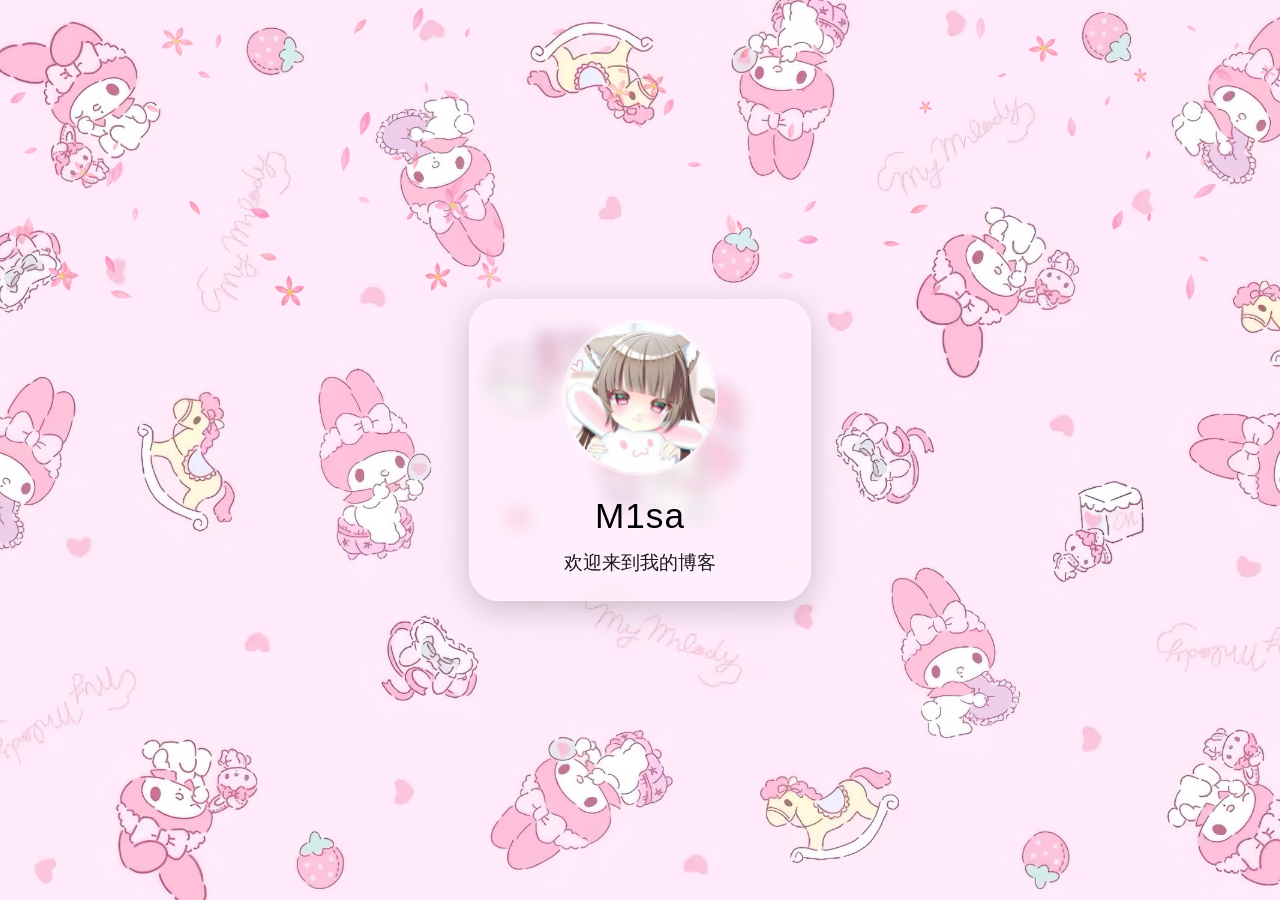
==== index.html @ fd34944c "第一次提交网页文件" ====
<!DOCTYPE html>
<html lang="zh-CN">
  <head>
    <meta charset="UTF-8" />
    <meta name="viewport" content="width=device-width, initial-scale=1.0" />
    <title>ovo</title>
    <link rel="stylesheet" href="style.css" />
  </head>
  <body>
    <!-- 后面的樱花 Canvas（在卡片下方） -->
    <canvas id="sakuraCanvasBack"></canvas>

    <!-- 毛玻璃卡片 -->
    <div class="glass-card">
      <div class="avatar">
        <img src="c2.jpg" alt="avatar" />
      </div>
      <div class="text-content">
        <h2>M1sa</h2>
        <p>欢迎来到我的博客</p>
      </div>
    </div>

    <!-- 前面的樱花 Canvas（在卡片上方） -->
    <canvas id="sakuraCanvasFront"></canvas>

    <!-- 引入樱花脚本 -->
    <script src="sakura.js"></script>
  </body>
</html>
---- style.css ----
/* 字体引入 */
@import url("https://fontsapi.zeoseven.com/1/main/result.css");

/* 基础重置 & 背景图 */
html,
body {
  height: 100%;
  margin: 0;
  padding: 0;
}

body {
  background-image: url("m2.jpg");
  background-repeat: no-repeat;
  background-size: cover;
  background-position: center;
  display: flex;
  align-items: center;
  justify-content: center;
  font-family: "JinzisheTongfang", sans-serif;
  font-weight: normal;
}

/* 毛玻璃卡片（保持不变） */
.glass-card {
  background: rgba(255, 255, 255, 0.2);
  backdrop-filter: blur(8px);
  -webkit-backdrop-filter: blur(12px);
  border-radius: 30px;
  border: 1px solid rgba(255, 255, 255, 0.3);
  box-shadow: 0 8px 32px rgba(0, 0, 0, 0.2);
  width: 90%;
  max-width: 300px;
  padding: 20px;
  display: flex;
  flex-direction: column;
  align-items: center;
  text-align: center;
  position: relative;
  z-index: 10; /* 卡片在中间层 */
}

/* 头像 */
.avatar {
  width: 150px;
  height: 150px;
  border-radius: 50%;
  overflow: hidden;
  border: 3px solid rgba(255, 255, 255, 0.5);
  margin-bottom: 20px;
}

.avatar img {
  width: 100%;
  height: 100%;
  object-fit: cover;
  filter: blur(0.5px);
  -webkit-filter: blur(0.5px);
}

/* 文字区域 */
.text-content {
  color: #000000;
  text-shadow: 0 1px 2px rgba(255, 255, 255, 0.5);
  padding-left: 15px;
  padding-right: 15px;
  width: 100%;
  box-sizing: border-box;
}

.text-content h2 {
  font-size: 2.2rem;
  margin: 0 0 10px 0;
  font-weight: 400;
  letter-spacing: 1px;
}

.text-content p {
  font-size: 1.2rem;
  margin: 0;
  opacity: 0.9;
  line-height: 1.8;
}

/* ===== 樱花 Canvas 分层样式 ===== */
/* 后面的 Canvas（卡片下方） */
#sakuraCanvasBack {
  position: fixed;
  top: 0;
  left: 0;
  width: 100%;
  height: 100%;
  pointer-events: none; /* 鼠标穿透 */
  z-index: 4; /* 低于卡片 (z-index:10) */
}

/* 前面的 Canvas（卡片上方） */
#sakuraCanvasFront {
  position: fixed;
  top: 0;
  left: 0;
  width: 100%;
  height: 100%;
  pointer-events: none;
  z-index: 11; /* 高于卡片 */
}
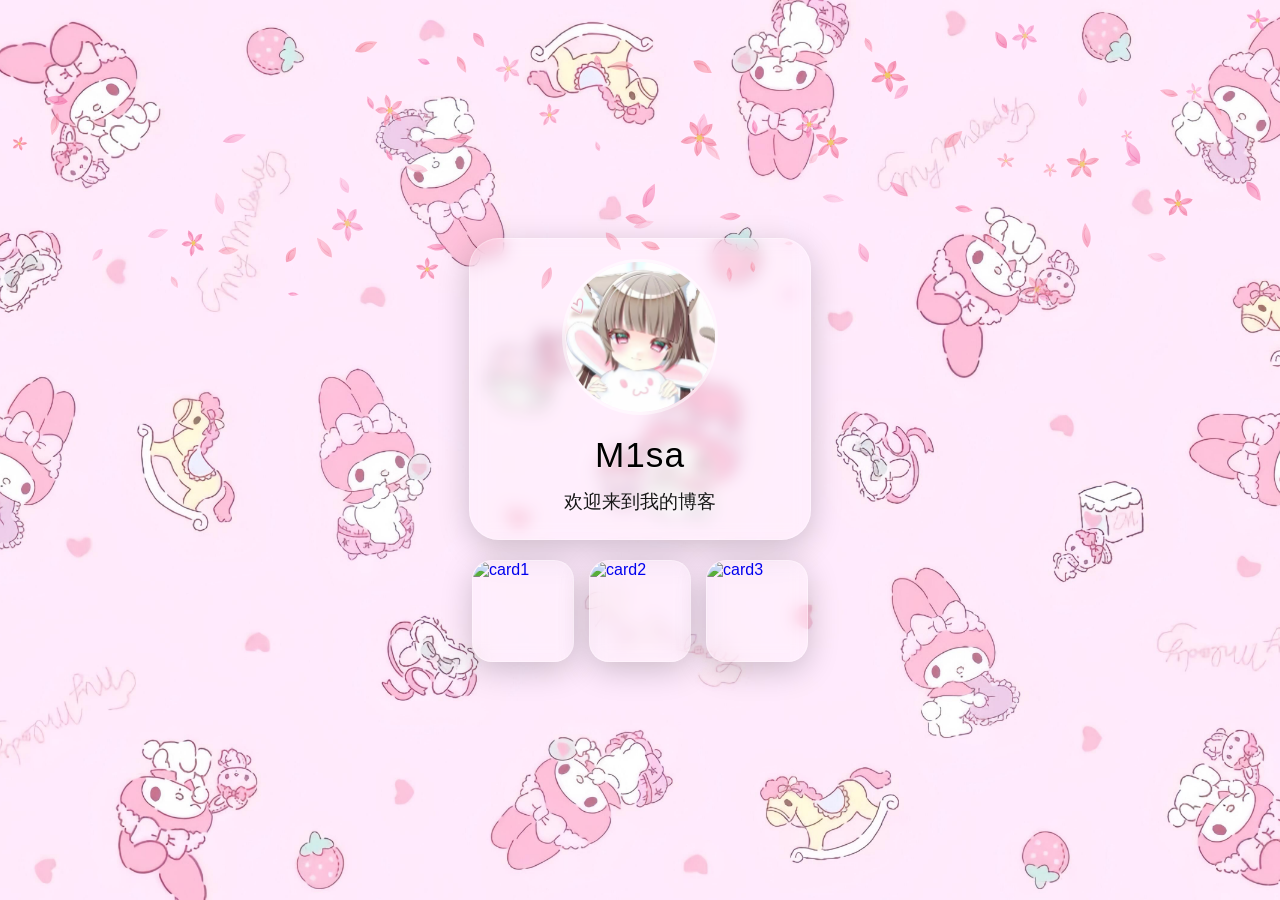
==== commit a9baee1b: "更新了页面样式" ====
--- a/index.html
+++ b/index.html
@@ -3,21 +3,52 @@
   <head>
     <meta charset="UTF-8" />
     <meta name="viewport" content="width=device-width, initial-scale=1.0" />
-    <title>ovo</title>
+    <title>毛玻璃卡片 · 三小福</title>
     <link rel="stylesheet" href="style.css" />
   </head>
   <body>
     <!-- 后面的樱花 Canvas（在卡片下方） -->
     <canvas id="sakuraCanvasBack"></canvas>
 
-    <!-- 毛玻璃卡片 -->
-    <div class="glass-card">
-      <div class="avatar">
-        <img src="c2.jpg" alt="avatar" />
+    <!-- 主卡片 + 三个小卡片的容器 -->
+    <div class="cards-container">
+      <!-- 主毛玻璃卡片 -->
+      <div class="glass-card main-card">
+        <div class="avatar">
+          <img src="c2.jpg" alt="avatar" />
+        </div>
+        <div class="text-content">
+          <h2>M1sa</h2>
+          <p>欢迎来到我的博客</p>
+        </div>
       </div>
-      <div class="text-content">
-        <h2>M1sa</h2>
-        <p>欢迎来到我的博客</p>
+
+      <!-- 三个方形小毛玻璃卡片 -->
+      <div class="sub-cards">
+        <a
+          href="https://你的链接1.com"
+          class="glass-card sub-card"
+          target="_blank"
+          rel="noopener"
+        >
+          <img src="图片1.jpg" alt="card1" />
+        </a>
+        <a
+          href="https://你的链接2.com"
+          class="glass-card sub-card"
+          target="_blank"
+          rel="noopener"
+        >
+          <img src="图片2.jpg" alt="card2" />
+        </a>
+        <a
+          href="https://你的链接3.com"
+          class="glass-card sub-card"
+          target="_blank"
+          rel="noopener"
+        >
+          <img src="图片3.jpg" alt="card3" />
+        </a>
       </div>
     </div>
 
--- a/style.css
+++ b/style.css
@@ -21,7 +21,21 @@
   font-weight: normal;
 }
 
-/* 毛玻璃卡片（保持不变） */
+/* ===== 卡片整体容器（使主卡片和小卡片垂直排列）===== */
+.cards-container {
+  display: flex;
+  flex-direction: column;
+  align-items: center;
+  gap: 20px; /* 主卡片与小卡片之间的间距 */
+  width: 100%;
+  max-width: 600px; /* 限制容器宽度，防止小卡片拉伸过宽 */
+  padding: 20px;
+  box-sizing: border-box;
+  position: relative;
+  z-index: 10; /* 确保卡片在樱花之间 */
+}
+
+/* 所有毛玻璃卡片的基础样式（共用） */
 .glass-card {
   background: rgba(255, 255, 255, 0.2);
   backdrop-filter: blur(8px);
@@ -29,6 +43,16 @@
   border-radius: 30px;
   border: 1px solid rgba(255, 255, 255, 0.3);
   box-shadow: 0 8px 32px rgba(0, 0, 0, 0.2);
+  transition: transform 0.3s ease; /* 悬停动画过渡 */
+}
+
+/* 悬停放大效果 */
+.glass-card:hover {
+  transform: scale(1.05); /* 放大1.05倍 */
+}
+
+/* 主卡片（原有样式，稍作调整） */
+.main-card {
   width: 90%;
   max-width: 300px;
   padding: 20px;
@@ -36,11 +60,38 @@
   flex-direction: column;
   align-items: center;
   text-align: center;
-  position: relative;
-  z-index: 10; /* 卡片在中间层 */
+  /* 移除原有的 .glass-card 中的定位，因为容器已经处理 */
 }
 
-/* 头像 */
+/* 三个小卡片容器（水平排列） */
+.sub-cards {
+  display: flex;
+  flex-wrap: wrap; /* 手机窄屏时换行 */
+  justify-content: center;
+  gap: 15px; /* 卡片间距 */
+  width: 100%;
+}
+
+/* 方形小卡片 */
+.sub-card {
+  display: block; /* 因为 <a> 需要块级 */
+  width: 100px;
+  height: 100px;
+  border-radius: 20px; /* 稍微小一点的圆角 */
+  overflow: hidden; /* 保证图片按圆角裁剪 */
+  text-decoration: none; /* 去掉链接下划线 */
+  transition: transform 0.3s ease; /* 悬停放大 */
+}
+
+/* 小卡片内的图片 */
+.sub-card img {
+  width: 100%;
+  height: 100%;
+  object-fit: cover; /* 覆盖整个方块，可能裁剪 */
+  display: block;
+}
+
+/* 头像（主卡片内）保持不变 */
 .avatar {
   width: 150px;
   height: 150px;
@@ -83,18 +134,16 @@
 }
 
 /* ===== 樱花 Canvas 分层样式 ===== */
-/* 后面的 Canvas（卡片下方） */
 #sakuraCanvasBack {
   position: fixed;
   top: 0;
   left: 0;
   width: 100%;
   height: 100%;
-  pointer-events: none; /* 鼠标穿透 */
-  z-index: 4; /* 低于卡片 (z-index:10) */
+  pointer-events: none;
+  z-index: 4;
 }
 
-/* 前面的 Canvas（卡片上方） */
 #sakuraCanvasFront {
   position: fixed;
   top: 0;
@@ -102,5 +151,13 @@
   width: 100%;
   height: 100%;
   pointer-events: none;
-  z-index: 11; /* 高于卡片 */
+  z-index: 11;
 }
+
+/* 手机窄屏适配：小卡片宽度调整 */
+@media (max-width: 480px) {
+  .sub-card {
+    width: 80px;
+    height: 80px;
+  }
+}
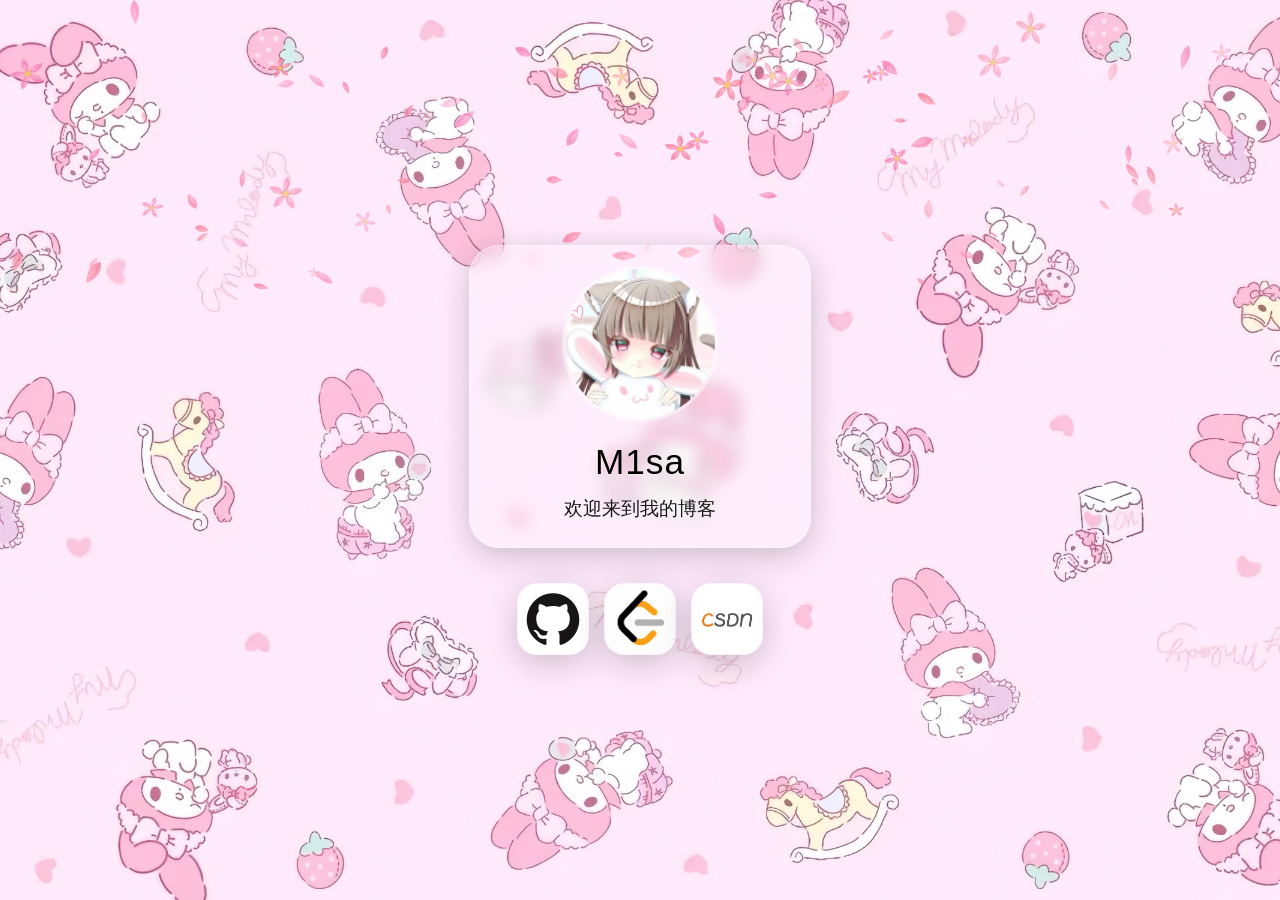
==== commit 7e681447: "更新说明:添加了链接" ====
--- a/index.html
+++ b/index.html
@@ -3,7 +3,7 @@
   <head>
     <meta charset="UTF-8" />
     <meta name="viewport" content="width=device-width, initial-scale=1.0" />
-    <title>毛玻璃卡片 · 三小福</title>
+    <title>ovo</title>
     <link rel="stylesheet" href="style.css" />
   </head>
   <body>
@@ -26,28 +26,28 @@
       <!-- 三个方形小毛玻璃卡片 -->
       <div class="sub-cards">
         <a
-          href="https://你的链接1.com"
+          href="https://github.com/m1s21"
           class="glass-card sub-card"
           target="_blank"
           rel="noopener"
         >
-          <img src="图片1.jpg" alt="card1" />
+          <img src="github.jpg" alt="card1" />
         </a>
         <a
-          href="https://你的链接2.com"
+          href="https://leetcode.cn/u/yuan-628/"
           class="glass-card sub-card"
           target="_blank"
           rel="noopener"
         >
-          <img src="图片2.jpg" alt="card2" />
+          <img src="leetcode.jpg" alt="card2" />
         </a>
         <a
-          href="https://你的链接3.com"
+          href="https://blog.csdn.net/2302_79331854?type=blog"
           class="glass-card sub-card"
           target="_blank"
           rel="noopener"
         >
-          <img src="图片3.jpg" alt="card3" />
+          <img src="csdn.jpg" alt="card3" />
         </a>
       </div>
     </div>
--- a/style.css
+++ b/style.css
@@ -26,7 +26,7 @@
   display: flex;
   flex-direction: column;
   align-items: center;
-  gap: 20px; /* 主卡片与小卡片之间的间距 */
+  gap: 20px; /* 主卡片与小卡片之间的间距（默认，手机端） */
   width: 100%;
   max-width: 600px; /* 限制容器宽度，防止小卡片拉伸过宽 */
   padding: 20px;
@@ -46,7 +46,7 @@
   transition: transform 0.3s ease; /* 悬停动画过渡 */
 }
 
-/* 悬停放大效果 */
+/* 悬停放大效果（所有毛玻璃卡片） */
 .glass-card:hover {
   transform: scale(1.05); /* 放大1.05倍 */
 }
@@ -60,7 +60,6 @@
   flex-direction: column;
   align-items: center;
   text-align: center;
-  /* 移除原有的 .glass-card 中的定位，因为容器已经处理 */
 }
 
 /* 三个小卡片容器（水平排列） */
@@ -68,11 +67,11 @@
   display: flex;
   flex-wrap: wrap; /* 手机窄屏时换行 */
   justify-content: center;
-  gap: 15px; /* 卡片间距 */
+  gap: 15px; /* 卡片间距（所有屏幕通用） */
   width: 100%;
 }
 
-/* 方形小卡片 */
+/* 方形小卡片（默认尺寸：100x100，适用于平板/桌面） */
 .sub-card {
   display: block; /* 因为 <a> 需要块级 */
   width: 100px;
@@ -154,10 +153,23 @@
   z-index: 11;
 }
 
-/* 手机窄屏适配：小卡片宽度调整 */
+/* ===== 手机窄屏适配（≤480px）===== */
 @media (max-width: 480px) {
   .sub-card {
     width: 80px;
     height: 80px;
   }
 }
+
+/* ===== 电脑端适配（≥768px）===== */
+@media (min-width: 768px) {
+  /* 小卡片再小三分之一：从100px → 70px */
+  .sub-card {
+    width: 70px;
+    height: 70px;
+  }
+  /* 增大主卡片与小卡片之间的间距 */
+  .cards-container {
+    gap: 35px; /* 原来20px，增大到35px */
+  }
+}
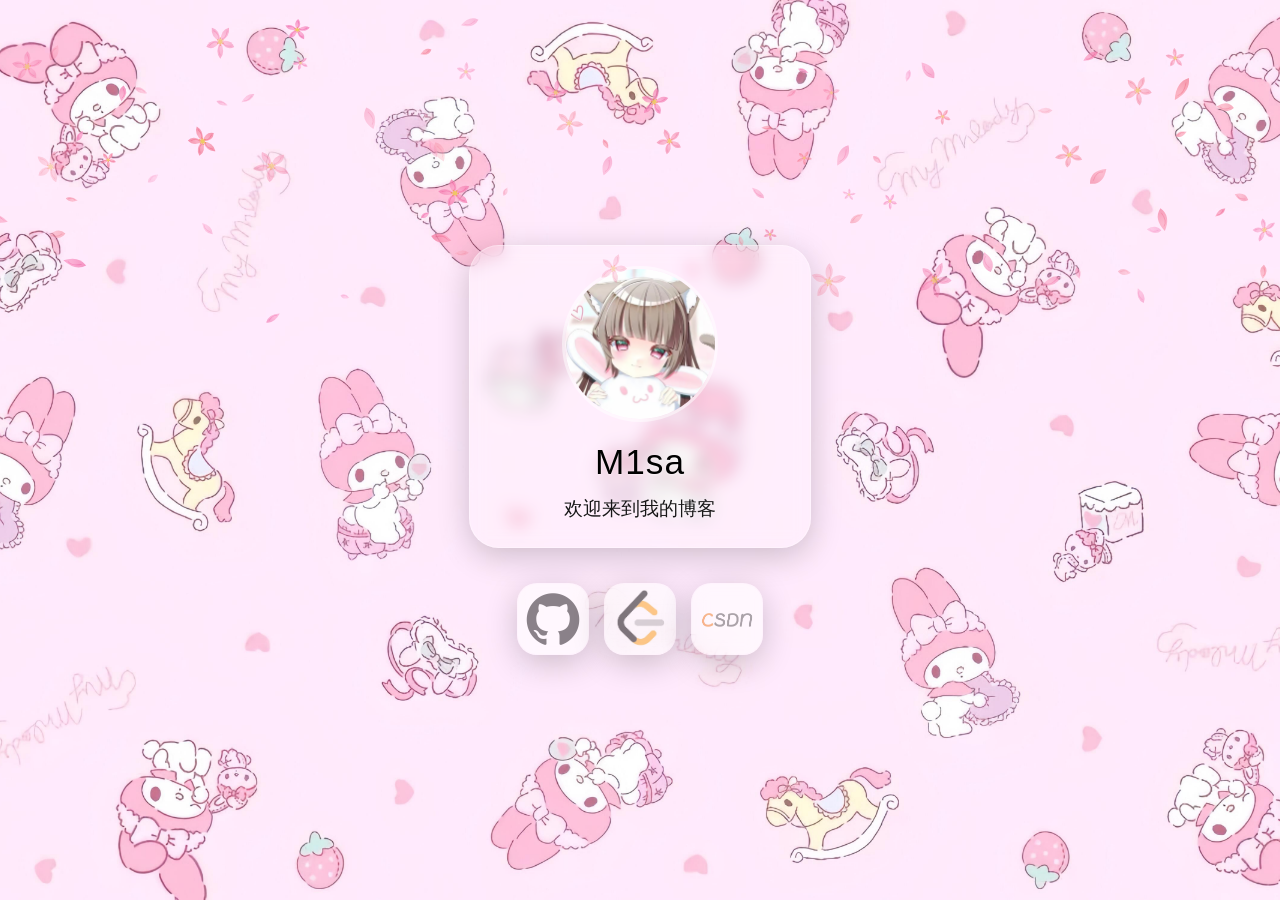
==== commit c0457c55: "更新说明：添加链接" ====
--- a/index.html
+++ b/index.html
@@ -42,7 +42,7 @@
           <img src="leetcode.jpg" alt="card2" />
         </a>
         <a
-          href="https://blog.csdn.net/2302_79331854?type=blog"
+          href="https://blog.csdn.net/2601_95485599?type=blog"
           class="glass-card sub-card"
           target="_blank"
           rel="noopener"
--- a/style.css
+++ b/style.css
@@ -88,6 +88,11 @@
   height: 100%;
   object-fit: cover; /* 覆盖整个方块，可能裁剪 */
   display: block;
+  opacity: 0.5; /* 添加这一行，半透明效果 */
+}
+
+.sub-card:hover img {
+  opacity: 1; /* 新增：悬停时不透明 */
 }
 
 /* 头像（主卡片内）保持不变 */
